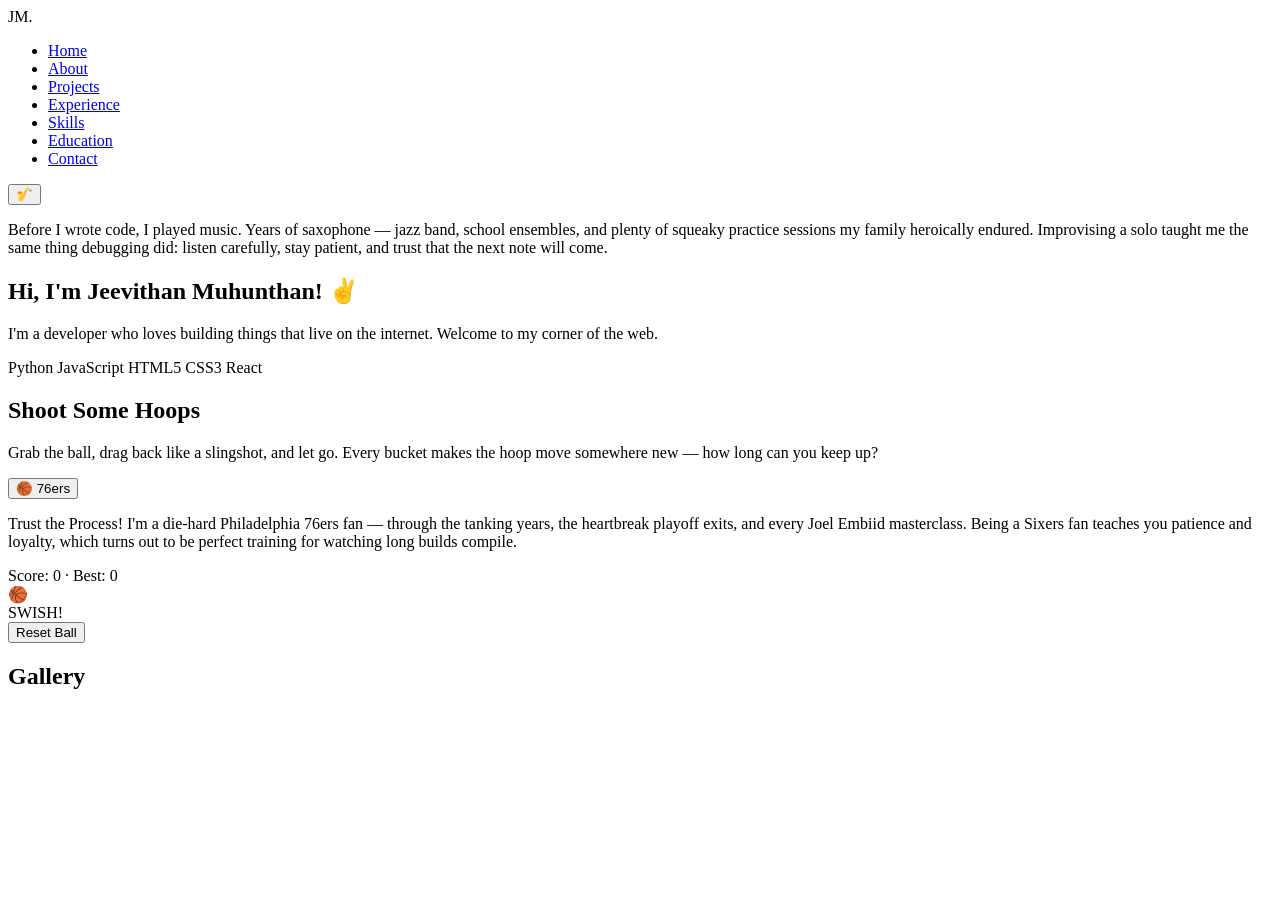
==== index.html @ 3dc0e8f2 "lets get coding folk (main architecutre + main homepage complete) lets gooo" ====
<!DOCTYPE html>
<html lang="en">
<head>
  <meta charset="UTF-8">
  <meta name="viewport" content="width=device-width, initial-scale=1.0">
  <title>Jeevithan Muhunthan | Developer Portfolio</title>

  <!-- Google Fonts: Space Grotesk + Caveat -->
  <link rel="preconnect" href="https://fonts.googleapis.com">
  <link rel="preconnect" href="https://fonts.gstatic.com" crossorigin>
  <link href="https://fonts.googleapis.com/css2?family=Caveat:wght@400;700&family=Space+Grotesk:wght@400;700&display=swap" rel="stylesheet">

  <link rel="stylesheet" href="styles.css">
</head>
<body>

  <!-- ===== NAVBAR ===== -->
  <nav class="navbar">
    <div class="logo">JM.</div>
    <ul class="nav-links">
      <li><a href="index.html">Home</a></li>
      <li><a href="about.html">About</a></li>
      <li><a href="projects.html">Projects</a></li>
      <li><a href="experience.html">Experience</a></li>
      <li><a href="skills.html">Skills</a></li>
      <li><a href="education.html">Education</a></li>
      <li><a href="index.html#contact">Contact</a></li>
    </ul>
  </nav>

  <main class="main-content">
    <div class="container">

      <!-- ===== HERO ===== -->
      <section id="home" class="hero-section">
        <div class="brutal-card bg-yellow hero-card">
          <div class="sticker-wrap sticker-sax">
            <button class="sticker" aria-label="Saxophone sticker — my music story">🎷</button>
            <div class="sticker-blurb brutal-card bg-white">
              <p>
                Before I wrote code, I played music. Years of saxophone — jazz
                band, school ensembles, and plenty of squeaky practice sessions
                my family heroically endured. Improvising a solo taught me the
                same thing debugging did: listen carefully, stay patient, and
                trust that the next note will come.
              </p>
            </div>
          </div>
          <h1>Hi, I'm Jeevithan Muhunthan! ✌️</h1>
          <p>
            I'm a developer who loves building things that live on the internet.
            Welcome to my corner of the web.
          </p>
          <div class="badges">
            <span class="brutal-card badge bg-pink">Python</span>
            <span class="brutal-card badge bg-cyan">JavaScript</span>
            <span class="brutal-card badge bg-lime">HTML5</span>
            <span class="brutal-card badge bg-orange">CSS3</span>
            <span class="brutal-card badge bg-purple">React</span>
          </div>
        </div>
      </section>

      <!-- ===== BASKETBALL GAME ===== -->
      <section id="game" class="game-section">
        <h2>Shoot Some Hoops</h2>
        <p class="game-instructions">
          Grab the ball, drag back like a slingshot, and let go. Every bucket
          makes the hoop move somewhere new — how long can you keep up?
        </p>
        <div class="brutal-card game-card">
          <div class="sticker-wrap sticker-sixers">
            <button class="sticker" aria-label="Philadelphia 76ers sticker — my team">🏀 76ers</button>
            <div class="sticker-blurb brutal-card bg-white">
              <p>
                Trust the Process! I'm a die-hard Philadelphia 76ers fan —
                through the tanking years, the heartbreak playoff exits, and
                every Joel Embiid masterclass. Being a Sixers fan teaches you
                patience and loyalty, which turns out to be perfect training
                for watching long builds compile.
              </p>
            </div> 
          </div>
          <div id="game-area">
            <div class="score-chip">Score: <span id="score">0</span> · Best: <span id="best">0</span></div>
            <div class="hoop-container" id="hoop">
              <div class="backboard"></div>
              <div class="rim"></div>
              <div class="net"></div>
            </div>
            <div id="ball">🏀</div>
            <div id="swish">SWISH!</div>
          </div>
          <button class="btn" id="reset-ball">Reset Ball</button>
        </div>
      </section>

      <!-- ===== GALLERY ===== -->
      <section id="gallery" class="gallery-section">
        <h2>Gallery</h2>
        <!-- populated by content_loader.js from the SITE_CONTENT.gallery list -->
        <div class="gallery-grid" id="gallery-grid"></div>
      </section>

    </div>
  </main>

  <script src="script.js"></script>
  <script src="content_loader.js"></script>
</body>
</html>
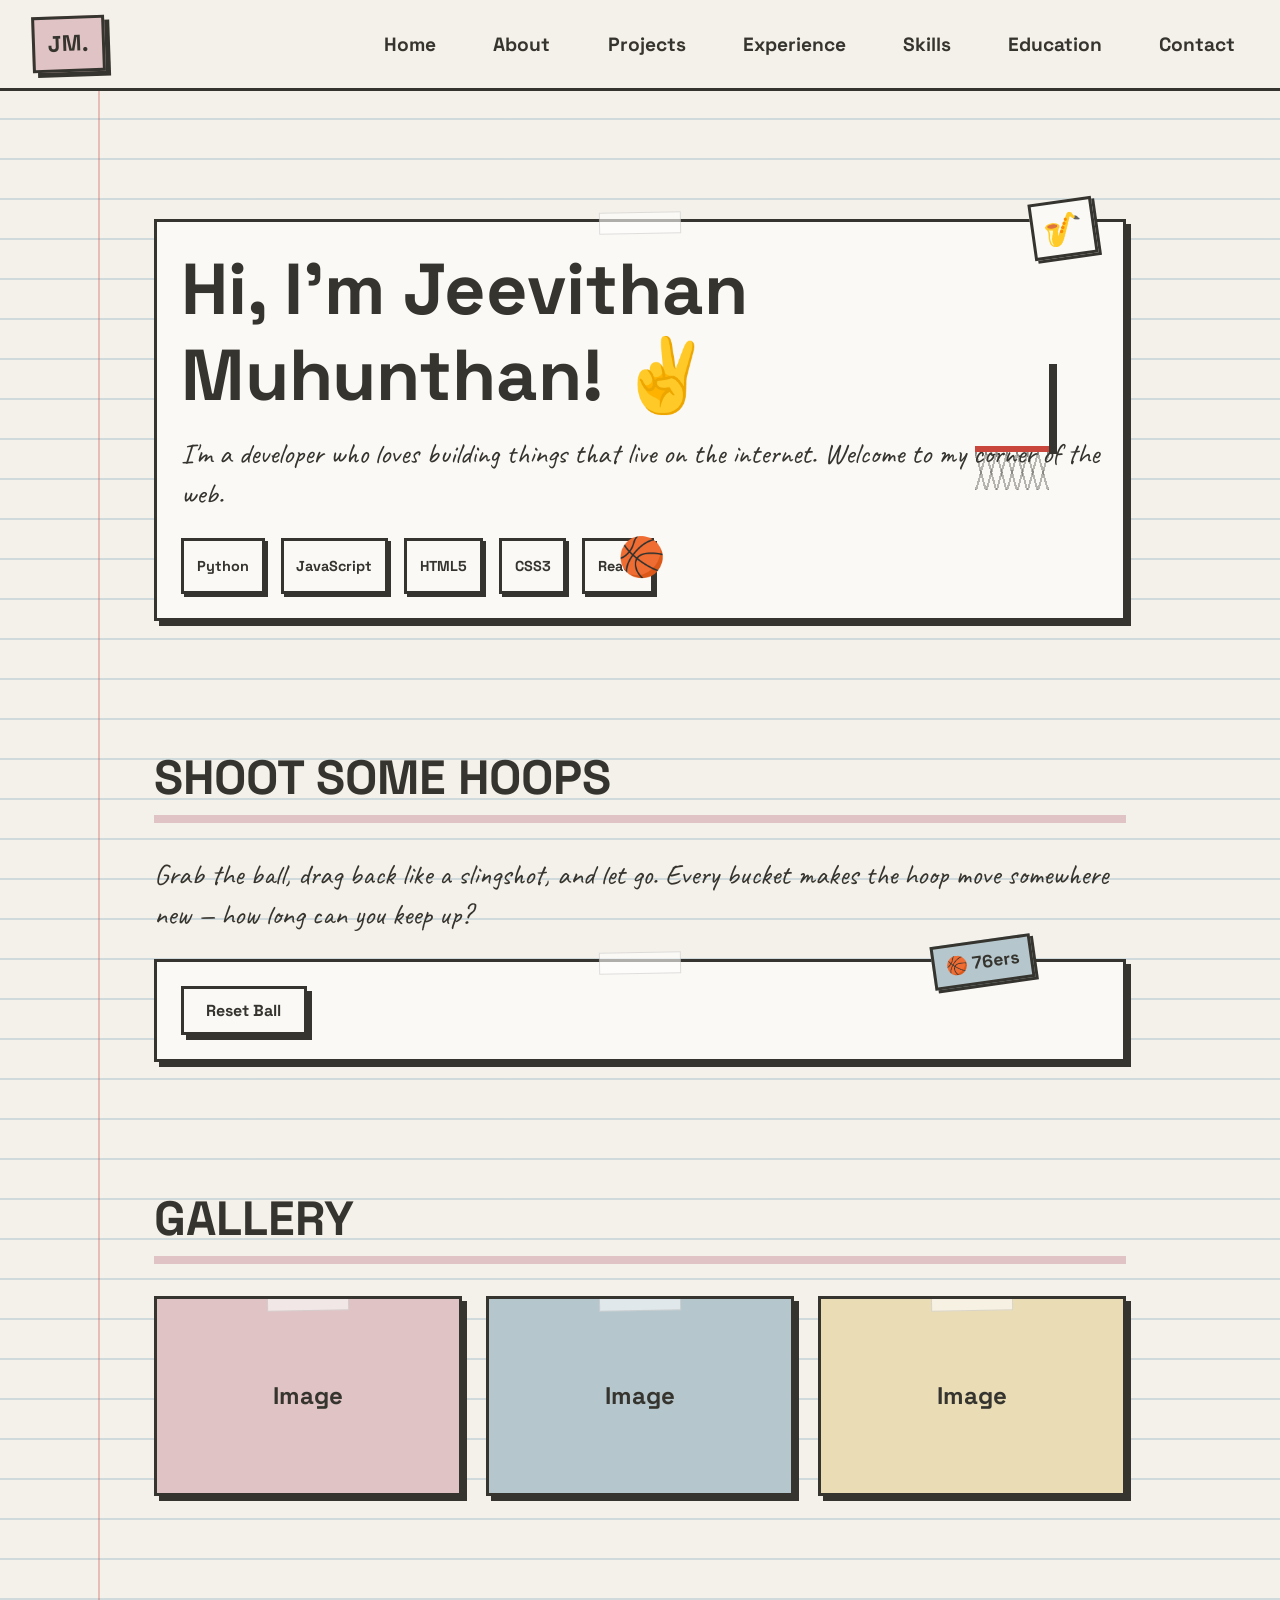
==== commit 93634361: "changes to bulletin board and project showcase, as well as a content file" ====
--- a/index.html
+++ b/index.html
@@ -37,49 +37,25 @@
           <div class="sticker-wrap sticker-sax">
             <button class="sticker" aria-label="Saxophone sticker — my music story">🎷</button>
             <div class="sticker-blurb brutal-card bg-white">
-              <p>
-                Before I wrote code, I played music. Years of saxophone — jazz
-                band, school ensembles, and plenty of squeaky practice sessions
-                my family heroically endured. Improvising a solo taught me the
-                same thing debugging did: listen carefully, stay patient, and
-                trust that the next note will come.
-              </p>
+              <p data-content="home.saxBlurb"></p>
             </div>
           </div>
-          <h1>Hi, I'm Jeevithan Muhunthan! ✌️</h1>
-          <p>
-            I'm a developer who loves building things that live on the internet.
-            Welcome to my corner of the web.
-          </p>
-          <div class="badges">
-            <span class="brutal-card badge bg-pink">Python</span>
-            <span class="brutal-card badge bg-cyan">JavaScript</span>
-            <span class="brutal-card badge bg-lime">HTML5</span>
-            <span class="brutal-card badge bg-orange">CSS3</span>
-            <span class="brutal-card badge bg-purple">React</span>
-          </div>
+          <h1 data-content="home.heroHeading"></h1>
+          <p data-content="home.heroIntro"></p>
+          <div class="badges" id="home-badges"></div>
         </div>
       </section>
 
       <!-- ===== BASKETBALL GAME ===== -->
       <section id="game" class="game-section">
-        <h2>Shoot Some Hoops</h2>
-        <p class="game-instructions">
-          Grab the ball, drag back like a slingshot, and let go. Every bucket
-          makes the hoop move somewhere new — how long can you keep up?
-        </p>
+        <h2 data-content="home.gameHeading"></h2>
+        <p class="game-instructions" data-content="home.gameInstructions"></p>
         <div class="brutal-card game-card">
           <div class="sticker-wrap sticker-sixers">
             <button class="sticker" aria-label="Philadelphia 76ers sticker — my team">🏀 76ers</button>
             <div class="sticker-blurb brutal-card bg-white">
-              <p>
-                Trust the Process! I'm a die-hard Philadelphia 76ers fan —
-                through the tanking years, the heartbreak playoff exits, and
-                every Joel Embiid masterclass. Being a Sixers fan teaches you
-                patience and loyalty, which turns out to be perfect training
-                for watching long builds compile.
-              </p>
-            </div> 
+              <p data-content="home.sixersBlurb"></p>
+            </div>
           </div>
           <div id="game-area">
             <div class="score-chip">Score: <span id="score">0</span> · Best: <span id="best">0</span></div>
@@ -97,8 +73,8 @@
 
       <!-- ===== GALLERY ===== -->
       <section id="gallery" class="gallery-section">
-        <h2>Gallery</h2>
-        <!-- populated by content_loader.js from the SITE_CONTENT.gallery list -->
+        <h2 data-content="home.galleryHeading"></h2>
+        <!-- populated by content_loader.js from site-content.txt's gallery list -->
         <div class="gallery-grid" id="gallery-grid"></div>
       </section>
 
@@ -106,6 +82,7 @@
   </main>
 
   <script src="script.js"></script>
+  <script src="site-content.txt"></script>
   <script src="content_loader.js"></script>
 </body>
 </html>
--- a/styles.css
+++ b/styles.css
@@ -0,0 +1,650 @@
+/* ===== ROOT VARIABLES ===== */
+:root {
+    --bg: #f4f1ea;
+    /* dull natural paper */
+    --text: #36342e;
+    /* soft black-brown */
+    --margin-color: rgba(200, 70, 60, 0.3);
+    /* red margin line */
+    --line-color: rgba(100, 150, 180, 0.25);
+    /* blue ruled lines */
+    --line-height: 2.5rem;
+    /* spacing between ruled lines */
+    --border: 3px solid #36342e;
+    --shadow: 5px 5px 0px #36342e;
+}
+
+/* ===== RESET ===== */
+* {
+    margin: 0;
+    padding: 0;
+    box-sizing: border-box;
+}
+
+/* ===== NOTEBOOK PAGE BODY ===== */
+body {
+    font-family: 'Caveat', cursive;
+    color: var(--text);
+    background-color: var(--bg);
+    /* Layer 1: red vertical margin line 100px from left
+     Layer 2: horizontal blue ruled lines every 2.5rem */
+    background-image:
+        linear-gradient(to right,
+            transparent 98px,
+            var(--margin-color) 98px,
+            var(--margin-color) 100px,
+            transparent 100px),
+        repeating-linear-gradient(to bottom,
+            transparent 0,
+            transparent calc(var(--line-height) - 2px),
+            var(--line-color) calc(var(--line-height) - 2px),
+            var(--line-color) var(--line-height));
+    line-height: var(--line-height);
+}
+
+/* ===== TYPOGRAPHY ===== */
+h1,
+h2,
+h3 {
+    font-family: 'Space Grotesk', sans-serif;
+    line-height: 1.2;
+}
+
+p,
+ul,
+li {
+    font-family: 'Caveat', cursive;
+    font-size: 1.8rem !important;
+    line-height: var(--line-height);
+}
+
+h2 {
+    font-size: 3rem;
+    text-transform: uppercase;
+    border-bottom: 8px solid #e0c3c4;
+    padding-bottom: 0.5rem;
+    margin-bottom: 2rem;
+}
+
+/* ===== MUTED COLOR UTILITIES ===== */
+.bg-yellow {
+    background-color: #eaddb6;
+}
+
+.bg-pink {
+    background-color: #e0c3c4;
+}
+
+.bg-cyan {
+    background-color: #b5c7cd;
+}
+
+.bg-lime {
+    background-color: #c7d1ab;
+}
+
+.bg-orange {
+    background-color: #dfbfa8;
+}
+
+.bg-purple {
+    background-color: #c9bbc9;
+}
+
+.bg-white {
+    background-color: #faf9f5;
+}
+
+/* ===== BRUTAL CARD ===== */
+.brutal-card {
+    position: relative;
+    background-color: #faf9f5;
+    border: var(--border);
+    box-shadow: var(--shadow);
+    padding: 1.5rem;
+    transition: transform 0.2s ease, box-shadow 0.2s ease;
+}
+
+.brutal-card:hover {
+    transform: translate(-2px, -2px) rotate(1deg);
+    box-shadow: 7px 7px 0px #36342e;
+}
+
+/* Tape effect — looks stuck onto the notebook page */
+.brutal-card::before {
+    content: '';
+    position: absolute;
+    top: -10px;
+    left: 50%;
+    transform: translateX(-50%) rotate(-1deg);
+    width: 80px;
+    height: 20px;
+    background-color: rgba(255, 255, 255, 0.6);
+    border: 1px solid rgba(54, 52, 46, 0.15);
+}
+
+/* ===== NAVBAR ===== */
+.navbar {
+    position: sticky;
+    top: 0;
+    z-index: 900;
+    background-color: var(--bg);
+    border-bottom: var(--border);
+    display: flex;
+    justify-content: space-between;
+    align-items: center;
+    padding: 1rem 2rem;
+}
+
+.logo {
+    font-family: 'Space Grotesk', sans-serif;
+    font-weight: 700;
+    font-size: 1.4rem;
+    background-color: #e0c3c4;
+    padding: 0.3rem 0.8rem;
+    border: var(--border);
+    box-shadow: var(--shadow);
+    transform: rotate(-2deg);
+}
+
+.nav-links {
+    display: flex;
+    gap: 2rem;
+    list-style: none;
+}
+
+.nav-links li {
+    font-size: 1rem !important;
+    line-height: normal;
+}
+
+.nav-links a {
+    font-family: 'Space Grotesk', sans-serif;
+    font-size: 1.2rem;
+    font-weight: 700;
+    text-decoration: none;
+    color: var(--text);
+    padding: 0.3rem 0.6rem;
+    border: 3px solid transparent;
+}
+
+.nav-links a:hover {
+    background-color: #b5c7cd;
+    border: var(--border);
+}
+
+/* ===== BUTTONS ===== */
+button,
+.btn {
+    font-family: 'Space Grotesk', sans-serif;
+    font-weight: 700;
+    font-size: 1rem;
+    border: var(--border);
+    box-shadow: var(--shadow);
+    padding: 0.7rem 1.4rem;
+    background: transparent;
+    color: var(--text);
+    cursor: pointer;
+    transition: transform 0.2s ease, box-shadow 0.2s ease;
+}
+
+button:hover,
+.btn:hover {
+    transform: translate(-2px, -2px);
+    box-shadow: 7px 7px 0px #36342e;
+}
+
+/* ===== GENERAL LAYOUT ===== */
+.container {
+    max-width: 1100px;
+    margin: 0 auto;
+    padding: 2rem;
+}
+
+.main-content {
+    padding: 2rem 0;
+}
+
+section {
+    padding: 4rem 2rem;
+}
+
+/* ===== HERO ===== */
+.hero-card h1 {
+    font-size: 4.5rem;
+    margin-bottom: 1rem;
+}
+
+.hero-card p {
+    margin-bottom: 1.5rem;
+}
+
+.badges {
+    display: flex;
+    flex-wrap: wrap;
+    gap: 1rem;
+}
+
+.badge {
+    font-family: 'Space Grotesk', sans-serif;
+    font-weight: 700;
+    font-size: 0.9rem;
+    padding: 0.3rem 0.8rem;
+    box-shadow: 3px 3px 0px #36342e;
+    display: inline-block;
+}
+
+/* badges are too small for tape */
+.badge::before {
+    display: none;
+}
+
+.badge:hover {
+    transform: translate(-2px, -2px) rotate(-1deg);
+    box-shadow: 5px 5px 0px #36342e;
+}
+
+/* ===== GALLERY ===== */
+.gallery-grid {
+    display: grid;
+    grid-template-columns: repeat(auto-fill, minmax(280px, 1fr));
+    gap: 1.5rem;
+}
+
+.gallery-item {
+    height: 200px;
+    padding: 0;
+    overflow: hidden;
+    display: flex;
+    align-items: center;
+    justify-content: center;
+    cursor: pointer;
+}
+
+.gallery-placeholder {
+    font-family: 'Space Grotesk', sans-serif;
+    font-weight: 700;
+    font-size: 1.5rem;
+}
+
+.gallery-item img {
+    width: 100%;
+    height: 100%;
+    object-fit: cover;
+    transition: transform 0.3s ease;
+}
+
+.gallery-item:hover img {
+    transform: scale(1.08);
+}
+
+/* "View" overlay on hover */
+.gallery-overlay {
+    position: absolute;
+    inset: 0;
+    background-color: rgba(54, 52, 46, 0.6);
+    display: flex;
+    align-items: center;
+    justify-content: center;
+    opacity: 0;
+    transition: opacity 0.3s ease;
+}
+
+.gallery-item:hover .gallery-overlay {
+    opacity: 1;
+}
+
+.gallery-overlay span {
+    font-family: 'Space Grotesk', sans-serif;
+    font-weight: 700;
+    font-size: 1.5rem;
+    color: #faf9f5;
+    border: 3px solid #faf9f5;
+    padding: 0.4rem 1.2rem;
+}
+
+/* ===== CONTACT ===== */
+.contact-section .brutal-card {
+    max-width: 700px;
+    margin: 0 auto;
+}
+
+.contact-links {
+    display: flex;
+    flex-wrap: wrap;
+    gap: 1rem;
+    margin-top: 1.5rem;
+}
+
+/* ===== PROJECTS PAGE ===== */
+.projects-grid {
+    display: grid;
+    grid-template-columns: repeat(auto-fill, minmax(300px, 1fr));
+    gap: 2rem;
+}
+
+/* card padding moves to .project-info so the image area reaches the edges */
+.project-card {
+    padding: 0;
+}
+
+.project-img {
+    height: 180px;
+    display: flex;
+    align-items: center;
+    justify-content: center;
+    font-size: 2rem;
+    border-bottom: var(--border);
+}
+
+.project-info {
+    padding: 1.5rem;
+}
+
+.project-info h3 {
+    margin-bottom: 0.5rem;
+}
+
+.project-info .btn {
+    margin-top: 0.5rem;
+}
+
+.btn-disabled {
+    opacity: 0.5;
+    cursor: not-allowed;
+}
+
+.btn-disabled:hover {
+    transform: none;
+    box-shadow: var(--shadow);
+}
+
+/* ===== SKILLS PAGE ===== */
+.skills-grid {
+    display: grid;
+    grid-template-columns: repeat(auto-fill, minmax(150px, 1fr));
+    gap: 1.5rem;
+}
+
+.skill-card {
+    text-align: center;
+    padding: 1.5rem 1rem;
+}
+
+.skill-icon {
+    font-size: 2.5rem;
+    display: block;
+    margin-bottom: 0.5rem;
+}
+
+.skill-name {
+    font-family: 'Space Grotesk', sans-serif;
+    font-weight: 700;
+}
+
+/* ===== BASKETBALL GAME ===== */
+.game-instructions {
+    margin-bottom: 1.5rem;
+}
+
+/* the game card must NOT tilt on hover — you're playing inside it */
+.game-card:hover {
+    transform: none;
+    box-shadow: var(--shadow);
+}
+
+#game-area {
+    position: fixed;
+    inset: 0;
+    background-color: transparent;
+    border: none;
+    overflow: hidden;
+    touch-action: none;
+    z-index: 50;
+    pointer-events: none;
+}
+
+#ball {
+    position: absolute;
+    width: 44px;
+    height: 44px;
+    font-size: 38px;
+    line-height: 44px;
+    text-align: center;
+    cursor: grab;
+    user-select: none;
+    touch-action: none;
+    z-index: 4;
+    pointer-events: auto;
+}
+
+#ball:active {
+    cursor: grabbing;
+}
+
+.hoop-container {
+    position: absolute;
+    width: 110px;
+    height: 130px;
+    transform-origin: top left;
+    /* mobile 0.8 scale stays aligned with physics */
+    z-index: 2;
+}
+
+.backboard {
+    position: absolute;
+    right: 0;
+    top: 0;
+    width: 8px;
+    height: 90px;
+    background-color: #36342e;
+}
+
+.rim {
+    position: absolute;
+    right: 8px;
+    top: 82px;
+    width: 74px;
+    height: 6px;
+    background-color: #c8463c;
+}
+
+.net {
+    position: absolute;
+    right: 8px;
+    top: 88px;
+    width: 74px;
+    height: 38px;
+    background:
+        repeating-linear-gradient(105deg, rgba(54, 52, 46, 0.35) 0 2px, transparent 2px 10px),
+        repeating-linear-gradient(-105deg, rgba(54, 52, 46, 0.35) 0 2px, transparent 2px 10px);
+    pointer-events: none;
+}
+
+.score-chip {
+    position: absolute;
+    top: 10px;
+    left: 10px;
+    font-family: 'Space Grotesk', sans-serif;
+    font-weight: 700;
+    background-color: #eaddb6;
+    border: var(--border);
+    box-shadow: 3px 3px 0px #36342e;
+    padding: 0.2rem 0.6rem;
+    z-index: 5;
+}
+
+.aim-dot {
+    position: absolute;
+    width: 6px;
+    height: 6px;
+    background-color: #36342e;
+    opacity: 0.5;
+    display: none;
+    pointer-events: none;
+    z-index: 3;
+}
+
+#swish {
+    position: absolute;
+    display: none;
+    font-family: 'Space Grotesk', sans-serif;
+    font-weight: 700;
+    font-size: 2rem;
+    color: #c8463c;
+    pointer-events: none;
+    z-index: 6;
+}
+
+#swish.show {
+    display: block;
+    animation: swish-pop 0.7s ease-out forwards;
+}
+
+@keyframes swish-pop {
+    from {
+        transform: rotate(-6deg) scale(0.5) translateY(0);
+        opacity: 1;
+    }
+
+    to {
+        transform: rotate(-6deg) scale(1.4) translateY(-25px);
+        opacity: 0;
+    }
+}
+
+/* ===== STICKERS ===== */
+.sticker-wrap {
+    position: absolute;
+    z-index: 20;
+}
+
+.sticker {
+    font-family: 'Space Grotesk', sans-serif;
+    font-weight: 700;
+    font-size: 2rem;
+    background-color: #faf9f5;
+    border: var(--border);
+    box-shadow: 3px 3px 0px #36342e;
+    padding: 0.35rem 0.55rem;
+    cursor: pointer;
+    transform: rotate(-8deg);
+    transition: transform 0.2s ease;
+}
+
+.sticker:hover {
+    transform: rotate(6deg) scale(1.08);
+    box-shadow: 3px 3px 0px #36342e;
+}
+
+.sticker-sixers .sticker {
+    font-size: 1.1rem;
+    background-color: #b5c7cd;
+    padding: 0.5rem 0.7rem;
+}
+
+.sticker-blurb {
+    display: none;
+    position: absolute;
+    top: calc(100% + 18px);
+    right: 0;
+    width: 300px;
+    z-index: 30;
+}
+
+.sticker-wrap.open .sticker-blurb {
+    display: block;
+}
+
+.sticker-blurb p {
+    font-size: 1.5rem !important;
+    line-height: 1.9rem;
+    margin: 0;
+}
+
+/* sticker positions */
+.sticker-sax {
+    top: -22px;
+    right: 28px;
+}
+
+.sticker-sixers {
+    top: -22px;
+    right: 90px;
+}
+
+/* ===== LIGHTBOX (gallery image viewer) ===== */
+.lightbox {
+    position: fixed;
+    inset: 0;
+    background-color: rgba(54, 52, 46, 0.82);
+    display: none;
+    align-items: center;
+    justify-content: center;
+    padding: 2rem;
+    z-index: 1000;
+}
+
+.lightbox.open {
+    display: flex;
+}
+
+.lightbox img {
+    max-width: min(90vw, 900px);
+    max-height: 80vh;
+    border: var(--border);
+    box-shadow: 8px 8px 0px #36342e;
+    background-color: #faf9f5;
+}
+
+.lightbox-close {
+    position: absolute;
+    top: 1.5rem;
+    right: 1.5rem;
+    background-color: #e0c3c4;
+}
+
+/* ===== MOBILE (max 768px) ===== */
+@media (max-width: 768px) {
+    .nav-links {
+        display: none;
+    }
+
+    /* plain paper on small screens */
+    body {
+        background-image: none;
+    }
+
+    .hero-card h1 {
+        font-size: 2.8rem;
+    }
+
+    section {
+        padding: 2.5rem 1rem;
+    }
+
+    .hoop-container {
+        transform: scale(0.8);
+    }
+
+
+
+    .sticker-blurb {
+        width: 230px;
+    }
+
+    .sticker-sax {
+        right: 10px;
+    }
+
+    .sticker-sixers {
+        right: 20px;
+    }
+}/* ===== SCROLLABLE EXPERIENCE TIMELINE ===== */
+.timeline-hint {
+    font-size: 0.85rem;
+    font-style: italic;
+    color: #5a6b7d;
+    margin: 0.25rem 0 0.5rem;
+}
+
